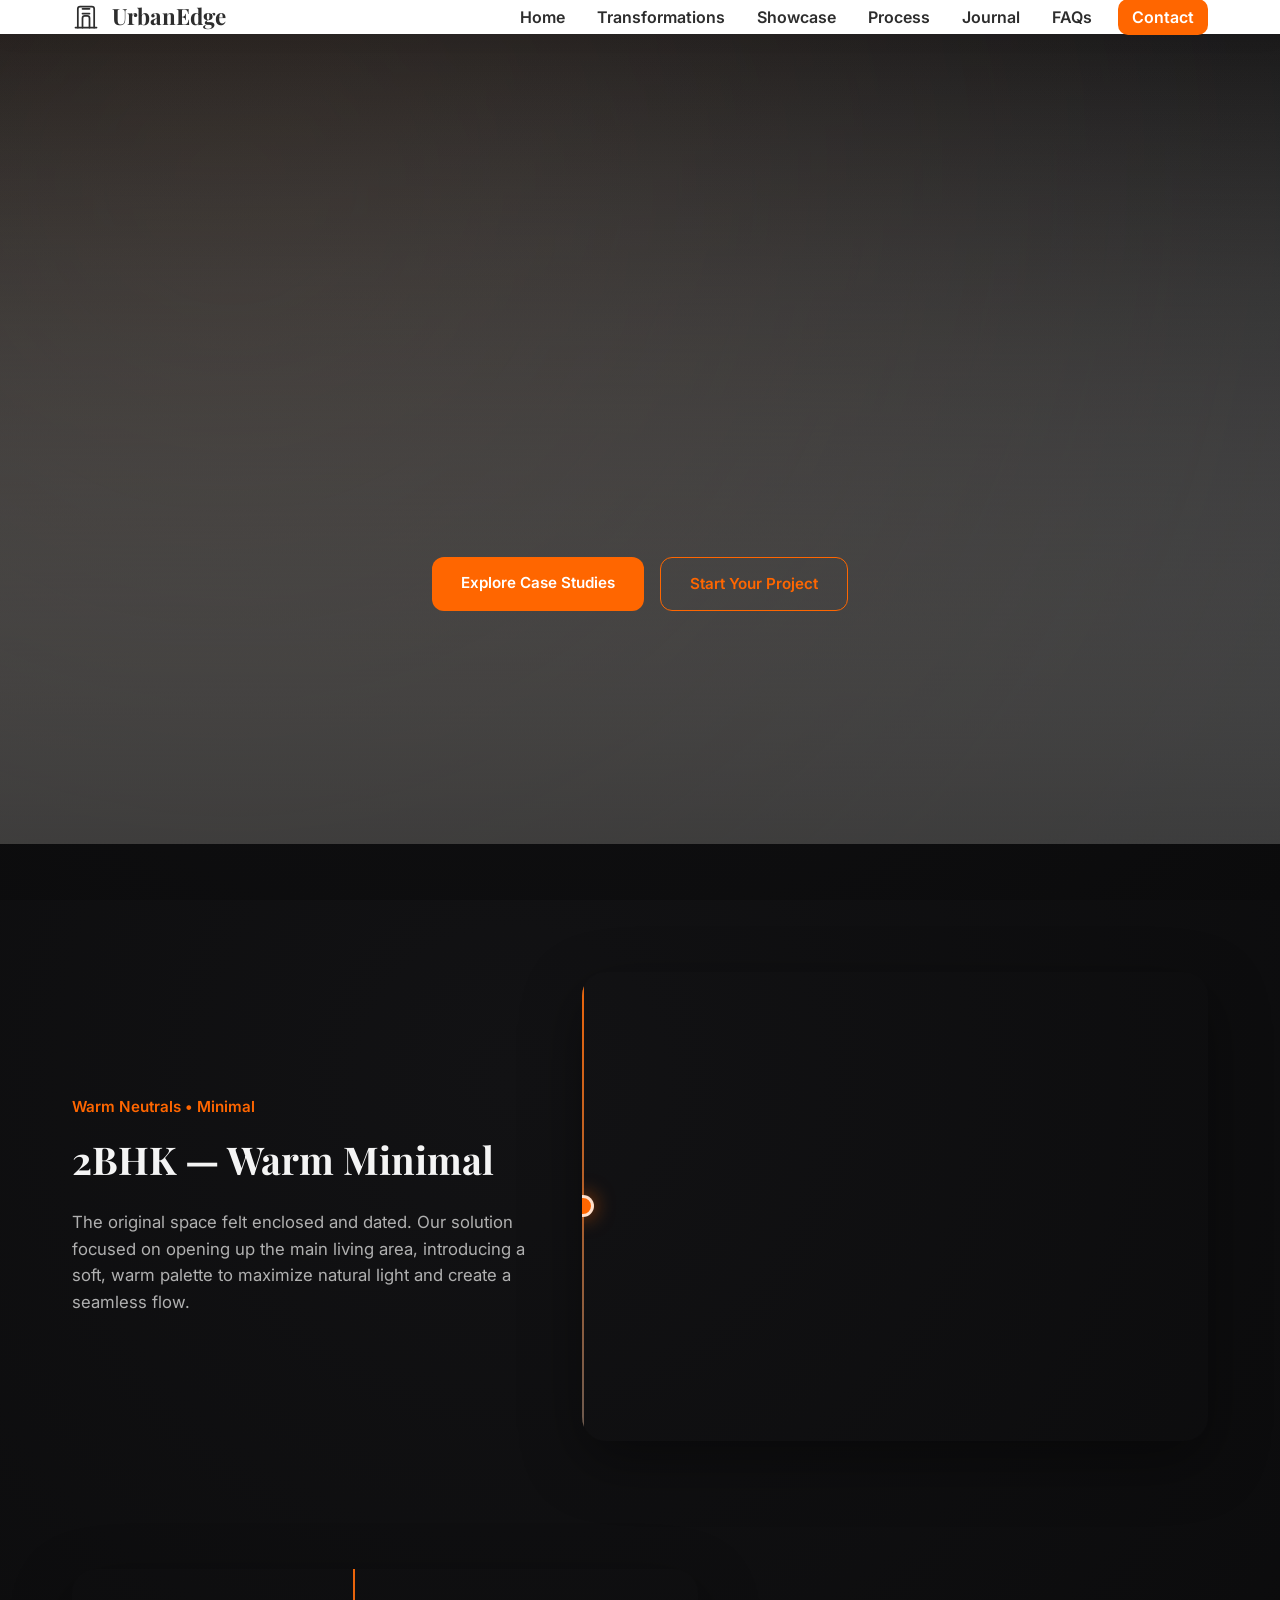
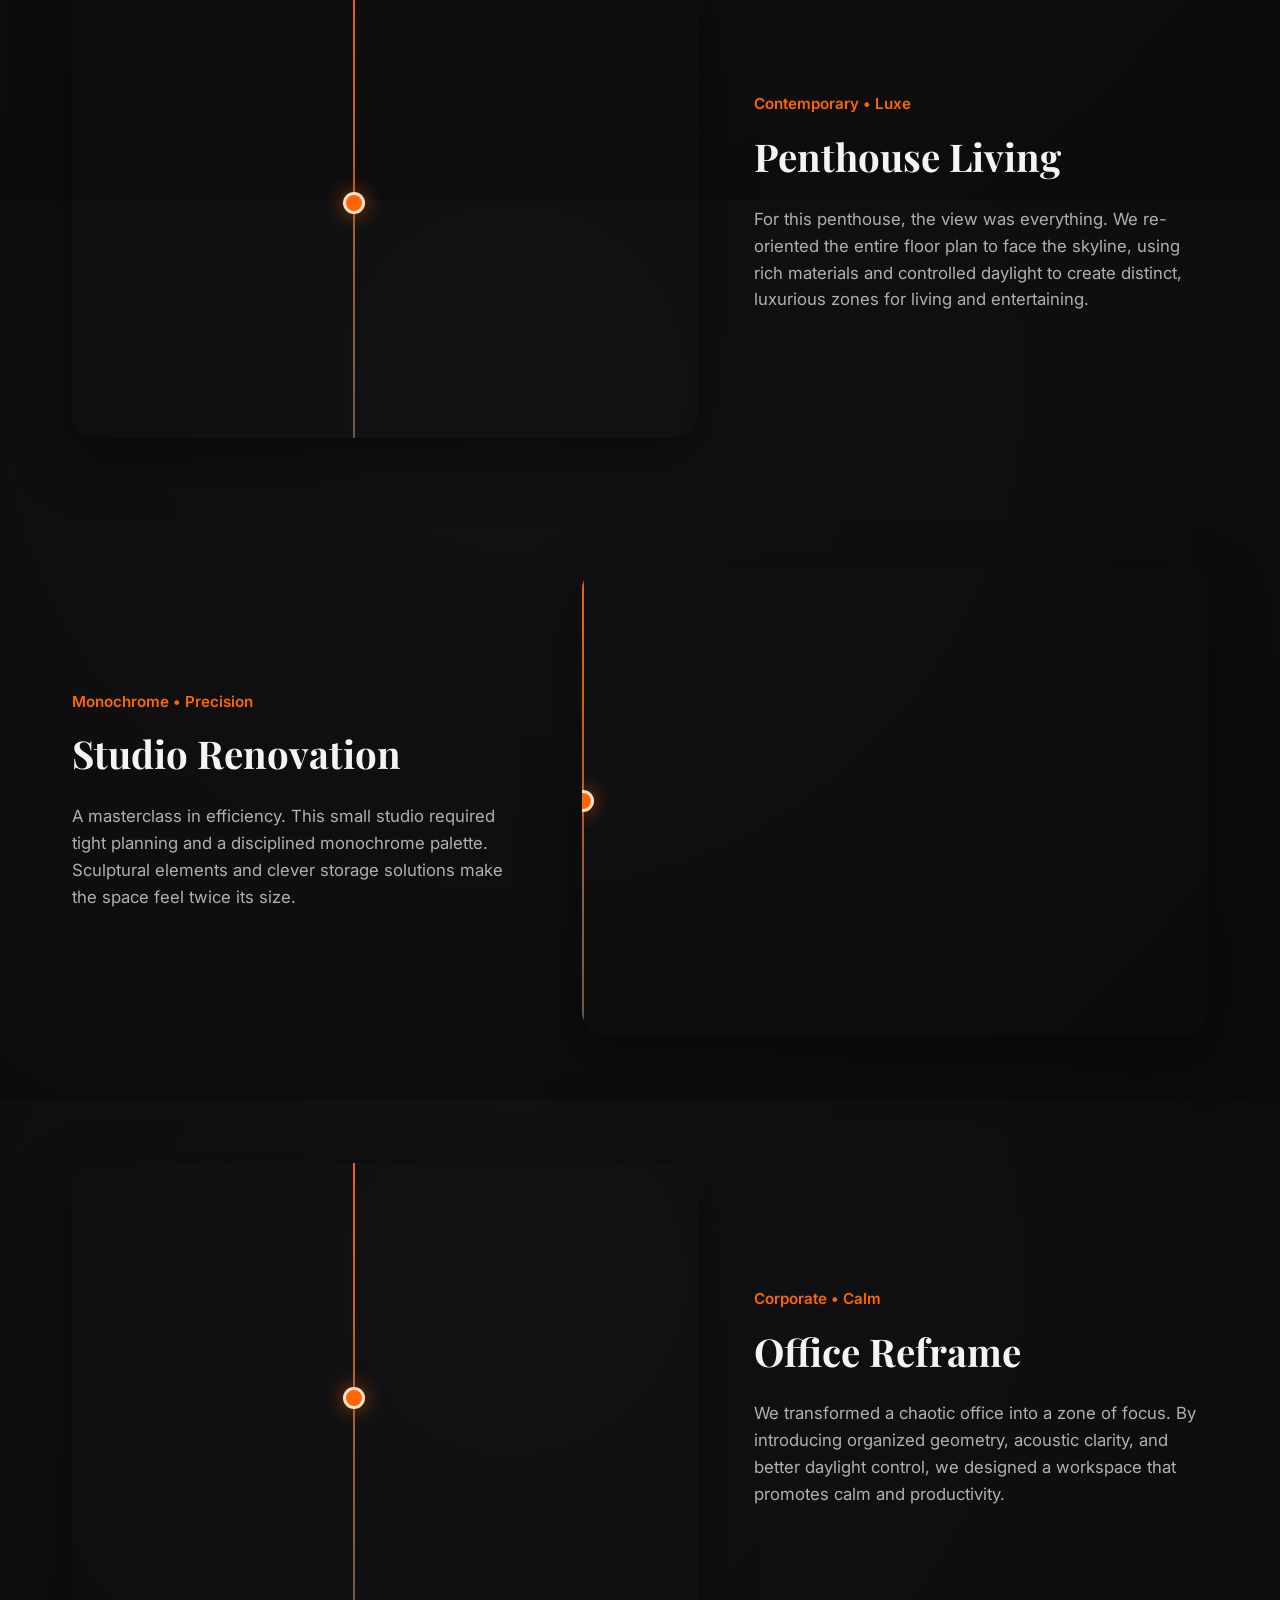
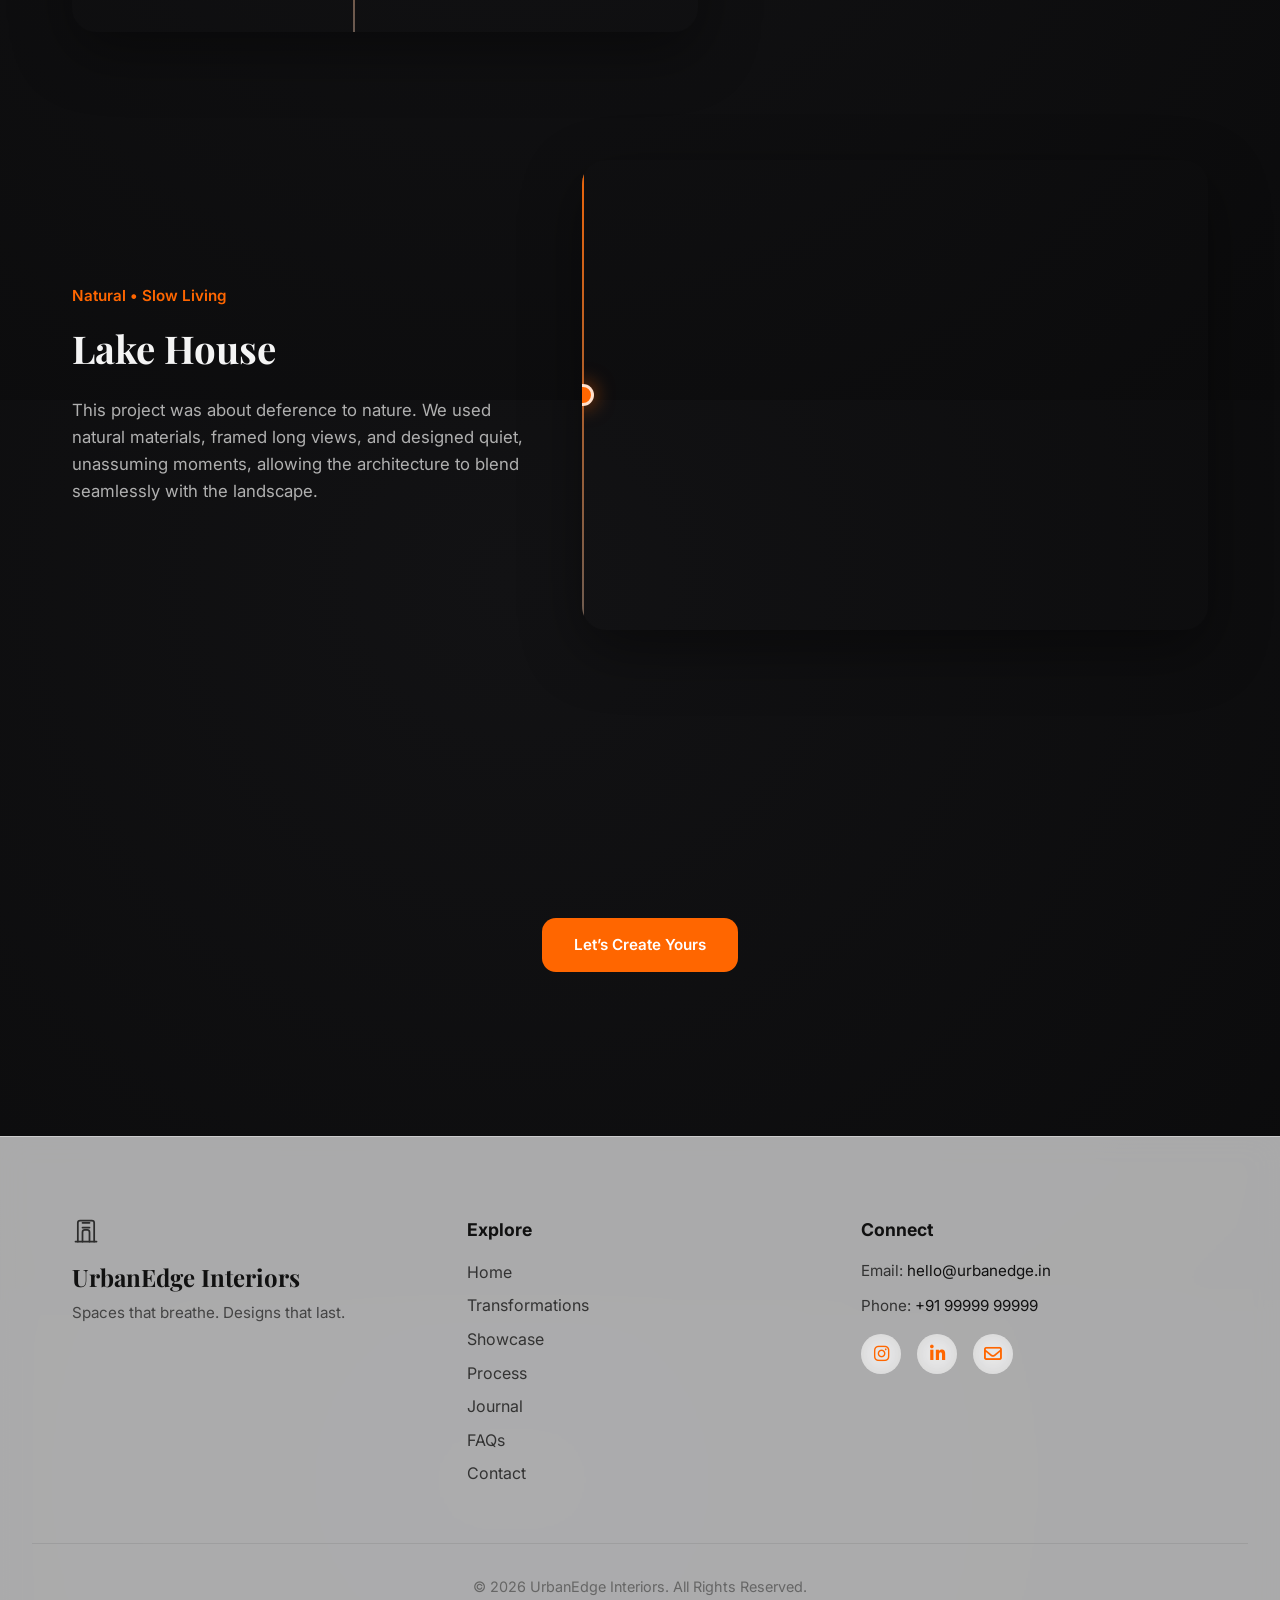
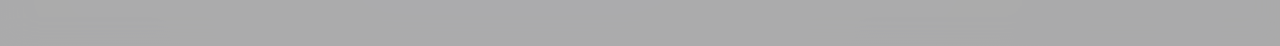
==== transformation.html @ b5166d09 "Initial Project Upload" ====
<!doctype html>
<html lang="en">
<head>
  <meta charset="utf-8" />
  <meta name="viewport" content="width=device-width,initial-scale=1" />
  <title>Transformations — UrbanEdge Interiors</title>

  <!-- Global styles -->
  <link rel="stylesheet" href="css/style.css" />
  <!-- Page styles (replaceable) -->
  <link rel="stylesheet" href="css/transformation.css" />
  <link rel="stylesheet" href="css/footer.css" />

  <!-- Fonts & icons -->
  <link href="https://fonts.googleapis.com/css2?family=Inter:wght@300;400;600;700&family=Playfair+Display:wght@600;700&display=swap" rel="stylesheet">
  <link rel="stylesheet" href="https://cdnjs.cloudflare.com/ajax/libs/font-awesome/6.5.0/css/all.min.css">

  <meta name="description" content="Transformations — before and afters of our most cinematic interior projects." />
</head>
<body>
  <!-- Header (consistent) -->
  <header class="site-header" role="banner">
    <div class="container nav-inner">
      <a class="brand" href="index.html" aria-label="UrbanEdge Home">
        <svg class="logo-svg" viewBox="0 0 24 24" fill="none" xmlns="http://www.w3.org/2000/svg" aria-hidden="true">
          <path d="M3 21h18" stroke="currentColor" stroke-width="1.5" stroke-linecap="round" stroke-linejoin="round"/>
          <path d="M5 21V5a2 2 0 0 1 2-2h10a2 2 0 0 1 2 2v16" stroke="currentColor" stroke-width="1.5" stroke-linecap="round" stroke-linejoin="round"/>
          <path d="M9 21v-8a2 2 0 0 1 2-2h2a2 2 0 0 1 2 2v8" stroke="currentColor" stroke-width="1.5" stroke-linecap="round" stroke-linejoin="round"/>
          <path d="M9 9h6" stroke="currentColor" stroke-width="1.5" stroke-linecap="round" stroke-linejoin="round"/>
          <path d="M9 5h6" stroke="currentColor" stroke-width="1.5" stroke-linecap="round" stroke-linejoin="round"/>
        </svg>
        <span class="brand-text">UrbanEdge</span>
      </a>

      <nav class="nav" aria-label="Main navigation">
        <ul class="nav-list">
          <li><a href="index.html" class="nav-link">Home</a></li>
          <li><a href="transformations.html" class="nav-link active">Transformations</a></li>
          <li><a href="showcase.html" class="nav-link">Showcase</a></li>
          <li><a href="process.html" class="nav-link">Process</a></li>
          <li><a href="journal.html" class="nav-link">Journal</a></li>
          <li><a href="faqs.html" class="nav-link">FAQs</a></li>
          <li><a href="contact.html" class="nav-link cta">Contact</a></li>
        </ul>
      </nav>
    </div>
  </header>

  <!-- HERO — (Unchanged) -->
  <section class="hero dark-hero" id="transform-hero" aria-labelledby="transform-hero-title">
    <div class="hero-bg" data-src="https://images.unsplash.com/photo-1542314831-068cd1dbfeeb?q=80&w=2048&auto=format&fit=crop&ixlib=rb-4.0.3&s=placeholder-dark"></div>
    <div class="hero-overlay">
      <div class="hero-light"></div>
      <div class="hero-glow"></div>
    </div>
    <div class="hero-inner container">
      <h1 id="transform-hero-title" class="hero-title">Transformation — redefined.</h1>
      <p class="hero-sub">We reveal the structure beneath the surface. Every project is a study in light, texture and proportion.</p>
      <div class="hero-ctas">
        <a class="cta-btn" href="showcase.html">Explore Case Studies</a>
        <a class="cta-ghost" href="contact.html">Start Your Project</a>
      </div>
    </div>
  </section>

  <!-- NEW "EDITORIAL STORY" LAYOUT -->
  <main>
    <section class="transform-stories">
      <div class="container">

        <!-- Story 1 -->
        <article class="story-row fade-up" id="t-01">
          <div class="story-content">
            <span class="story-tags" data-key="t01-tags">Warm Neutrals • Minimal</span>
            <h2 class="story-title" data-key="t01-title">2BHK — Warm Minimal</h2>
            <p class="story-description" data-key="t01-desc">
              The original space felt enclosed and dated. Our solution focused on opening up the main living area, introducing a soft, warm palette to maximize natural light and create a seamless flow.
            </p>
          </div>
          <div class="story-slider">
            <div class="before-after" data-before="https://images.unsplash.com/photo-1499696709890-1a4f2f77b2f3?q=80&w=2000&auto=format&fit=crop&ixlib=rb-4.0.3&s=before1" data-after="https://images.unsplash.com/photo-1507089947368-19c1da9775ae?q=80&w=2000&auto=format&fit=crop&ixlib=rb-4.0.3&s=after1" role="group" aria-label="Before and after for 2BHK Warm Minimal">
              <div class="ba-image before" aria-hidden="true"></div>
              <div class="ba-image after" aria-hidden="true"></div>
              <div class="ba-handle" role="slider" aria-valuemin="0" aria-valuemax="100" aria-valuenow="50" tabindex="0" aria-label="Before after handle">
                <div class="handle-line"></div>
                <div class="handle-dot"></div>
              </div>
            </div>
          </div>
        </article>

        <!-- Story 2 (Reversed Layout) -->
        <article class="story-row is-reversed fade-up" id="t-02">
          <div class="story-content">
            <span class="story-tags" data-key="t02-tags">Contemporary • Luxe</span>
            <h2 class="story-title" data-key="t02-title">Penthouse Living</h2>
            <p class="story-description" data-key="t02-desc">
              For this penthouse, the view was everything. We re-oriented the entire floor plan to face the skyline, using rich materials and controlled daylight to create distinct, luxurious zones for living and entertaining.
            </p>
          </div>
          <div class="story-slider">
            <div class="before-after" data-before="https://images.unsplash.com/photo-1505691723518-36a1b04a0a97?q=80&w=2000&auto=format&fit=crop&ixlib=rb-4.0.3&s=before2" data-after="https://images.unsplash.com/photo-1505691723518-36a1b04a0a97?q=80&w=2000&auto=format&fit=crop&ixlib=rb-4.0.3&s=after2" role="group" aria-label="Before and after for Penthouse Living">
              <div class="ba-image before" aria-hidden="true"></div>
              <div class="ba-image after" aria-hidden="true"></div>
              <div class="ba-handle" role="slider" aria-valuemin="0" aria-valuemax="100" aria-valuenow="50" tabindex="0" aria-label="Before after handle">
                <div class="handle-line"></div>
                <div class="handle-dot"></div>
              </div>
            </div>
          </div>
        </article>

        <!-- Story 3 -->
        <article class="story-row fade-up" id="t-03">
          <div class="story-content">
            <span class="story-tags" data-key="t03-tags">Monochrome • Precision</span>
            <h2 class="story-title" data-key="t03-title">Studio Renovation</h2>
            <p class="story-description" data-key="t03-desc">
              A masterclass in efficiency. This small studio required tight planning and a disciplined monochrome palette. Sculptural elements and clever storage solutions make the space feel twice its size.
            </p>
          </div>
          <div class="story-slider">
            <div class="before-after" data-before="https://images.unsplash.com/photo-1523217582562-09d0def993a6?q=80&w=2000&auto=format&fit=crop&ixlib=rb-4.0.3&s=before3" data-after="https://images.unsplash.com/photo-1523217582562-09d0def993a6?q=80&w=2000&auto=format&fit=crop&ixlib=rb-4.0.3&s=after3" role="group" aria-label="Before and after for Studio Renovation">
              <div class="ba-image before" aria-hidden="true"></div>
              <div class="ba-image after" aria-hidden="true"></div>
              <div class="ba-handle" role="slider" aria-valuemin="0" aria-valuemax="100" aria-valuenow="50" tabindex="0" aria-label="Before after handle">
                <div class="handle-line"></div>
                <div class="handle-dot"></div>
              </div>
            </div>
          </div>
        </article>

        <!-- Story 4 (Reversed Layout) -->
        <article class="story-row is-reversed fade-up" id="t-04">
          <div class="story-content">
            <span class="story-tags" data-key="t04-tags">Corporate • Calm</span>
            <h2 class="story-title" data-key="t04-title">Office Reframe</h2>
            <p class="story-description" data-key="t04-desc">
              We transformed a chaotic office into a zone of focus. By introducing organized geometry, acoustic clarity, and better daylight control, we designed a workspace that promotes calm and productivity.
            </p>
          </div>
          <div class="story-slider">
            <div class="before-after" data-before="https://images.unsplash.com/photo-1505691723518-36a1b04a0a97?q=80&w=2000&auto=format&fit=crop&ixlib=rb-4.0.3&s=before4" data-after="https://images.unsplash.com/photo-1505691723518-36a1b04a0a97?q=80&w=2000&auto=format&fit=crop&ixlib=rb-4.0.3&s=after4" role="group" aria-label="Before and after for Office Reframe">
              <div class="ba-image before" aria-hidden="true"></div>
              <div class="ba-image after" aria-hidden="true"></div>
              <div class="ba-handle" role="slider" aria-valuemin="0" aria-valuemax="100" aria-valuenow="50" tabindex="0" aria-label="Before after handle">
                <div class="handle-line"></div>
                <div class="handle-dot"></div>
              </div>
            </div>
          </div>
        </article>

        <!-- Story 5 -->
        <article class="story-row fade-up" id="t-05">
          <div class="story-content">
            <span class="story-tags" data-key="t05-tags">Natural • Slow Living</span>
            <h2 class="story-title" data-key="t05-title">Lake House</h2>
            <p class="story-description" data-key="t05-desc">
              This project was about deference to nature. We used natural materials, framed long views, and designed quiet, unassuming moments, allowing the architecture to blend seamlessly with the landscape.
            </p>
          </div>
          <div class="story-slider">
            <div class="before-after" data-before="https://images.unsplash.com/photo-1505691723518-36a1b04a0a97?q=80&w=2000&auto=format&fit=crop&ixlib=rb-4.0.3&s=before5" data-after="https://images.unsplash.com/photo-1505691723518-36a1b04a0a97?q=80&w=2000&auto=format&fit=crop&ixlib=rb-4.0.3&s=after5" role="group" aria-label="Before and after for Lake House">
              <div class="ba-image before" aria-hidden="true"></div>
              <div class="ba-image after" aria-hidden="true"></div>
              <div class="ba-handle" role="slider" aria-valuemin="0" aria-valuemax="100" aria-valuenow="50" tabindex="0" aria-label="Before after handle">
                <div class="handle-line"></div>
                <div class="handle-dot"></div>
              </div>
            </div>
          </div>
        </article>

      </div>
    </section>

    <!-- Final CTA Section -->
    <section class="transforms-cta-section fade-up">
      <div class="container">
        <a class="cta-btn" href="contact.html">Let’s Create Yours</a>
      </div>
    </section>
  </main>

  <!-- FOOTER (Unchanged) -->
  <footer class="site-footer glass-footer" role="contentinfo">
    <div class="footer-inner container">
      <!-- Brand -->
      <div class="footer-brand fade-up">
        <svg class="logo-svg" viewBox="0 0 24 24" fill="none" xmlns="http://www.w3.org/2000/svg" aria-hidden="true">
          <path d="M3 21h18" stroke="currentColor" stroke-width="1.5" stroke-linecap="round" stroke-linejoin="round"/>
          <path d="M5 21V5a2 2 0 0 1 2-2h10a2 2 0 0 1 2 2v16" stroke="currentColor" stroke-width="1.5" stroke-linecap="round" stroke-linejoin="round"/>
          <path d="M9 21v-8a2 2 0 0 1 2-2h2a2 2 0 0 1 2 2v8" stroke="currentColor" stroke-width="1.5" stroke-linecap="round" stroke-linejoin="round"/>
          <path d="M9 9h6" stroke="currentColor" stroke-width="1.5" stroke-linecap="round" stroke-linejoin="round"/>
          <path d="M9 5h6" stroke="currentColor" stroke-width="1.5" stroke-linecap="round" stroke-linejoin="round"/>
        </svg>
        <span class="footer-logo-text">UrbanEdge Interiors</span>
        <p class="footer-tagline">Spaces that breathe. Designs that last.</p>
      </div>
      <!-- Quick Links -->
      <div class="footer-links fade-up">
        <h4>Explore</h4>
        <ul>
          <li><a href="index.html">Home</a></li>
          <li><a href="transformations.html">Transformations</a></li>
          <li><a href="showcase.html">Showcase</a></li>
          <li><a href="process.html">Process</a></li>
          <li><a href="journal.html">Journal</a></li>
          <li><a href="faqs.html">FAQs</a></li>
          <li><a href="contact.html">Contact</a></li>
        </ul>
      </div>
      <!-- Contact -->
      <div class="footer-contact fade-up">
        <h4>Connect</h4>
        <p>Email: <a href="mailto:hello@urbanedge.in">hello@urbanedge.in</a></p>
        <p>Phone: <a href="tel:+919999999999">+91 99999 99999</a></p>
        <div class="footer-social">
          <a href="https://instagram.com" target="_blank" aria-label="Instagram">
            <i class="fa-brands fa-instagram"></i>
          </a>
          <a href="https://linkedin.com" target="_blank" aria-label="LinkedIn">
            <i class="fa-brands fa-linkedin-in"></i>
          </a>
          <a href="mailto:hello@urbanedge.in" aria-label="Email">
            <i class="fa-regular fa-envelope"></i>
          </a>
        </div>
      </div>
    </div>
    <div class="footer-bottom">
      <p>© <span id="yr-full"></span> UrbanEdge Interiors. All Rights Reserved.</p>
    </div>
  </footer>

  <!-- Scripts -->
  <script src="js/main.js" defer></script>
  <script src="js/transformation.js" defer></script>
</body>
</html>
---- css/style.css ----
/* -----------------------------------------
   UrbanEdge — Global Styles (Phase 1 Base)
   ----------------------------------------- */

:root {
  --primary: #D95F43;
  --primary-hover: #C0533B;
  --accent: #ff6600;
  --bg-hero: #F4F4F4;
  --text-dark: #2D2D2D;
  --text-gray: #6B6B6B;
  --bg-base: #FFFFFF;
  --border: #E5E7EB;
  --container: 1200px;
}

/* Reset & Base */
* { box-sizing: border-box; margin: 0; padding: 0; }
html, body { height: 100%; scroll-behavior: smooth; }
body {
  font-family: Inter, system-ui, -apple-system, Segoe UI, Roboto, "Helvetica Neue", Arial;
  background: var(--bg-base);
  color: var(--text-dark);
  -webkit-font-smoothing: antialiased;
  line-height: 1.5;
}

/* Container */
.container {
  width: 100%;
  max-width: var(--container);
  margin: 0 auto;
  padding: 0 24px;
  box-sizing: border-box;
}

/* -----------------------------------------
   HEADER & NAVIGATION
   ----------------------------------------- */
.site-header {
  position: sticky;
  top: 0;
  background: var(--bg-base);
  z-index: 1000;
  box-shadow: 0 6px 20px rgba(15, 23, 42, 0.04);
}
.nav-inner {
  display: flex;
  align-items: center;
  justify-content: space-between;
  padding: 18px 0;
}
.brand {
  display: flex;
  align-items: center;
  gap: 12px;
  text-decoration: none;
  color: var(--text-dark);
}
.logo-svg {
  width: 28px;
  height: 28px;
  color: var(--text-dark);
}
.brand-text {
  font-family: "Playfair Display", serif;
  font-weight: 700;
  font-size: 1.4rem;
}
.nav-list {
  list-style: none;
  display: flex;
  gap: 20px;
}
.nav-link {
  color: var(--text-dark);
  text-decoration: none;
  font-weight: 600;
  padding: 8px 6px;
  border-radius: 6px;
  transition: color .18s, transform .12s;
}
.nav-link:hover { color: var(--accent); transform: translateY(-2px); }
.nav-link.active { color: var(--accent); font-weight: 600; }
.nav-link.active::after {
  content: "";
  display: block;
  height: 2px;
  width: 100%;
  background: var(--accent);
}
.nav-link.cta {
  background: var(--accent);
  color: #fff;
  padding: 8px 14px;
  border-radius: 10px;
}

/* -----------------------------------------
   HERO / GENERAL LAYOUT
   ----------------------------------------- */
.hero {
  min-height: 78vh;
  display: flex;
  align-items: center;
  justify-content: center;
  padding: 64px 0;
  background: linear-gradient(180deg, transparent 0%, rgba(244,244,244,0.6) 100%);
}
.hero-title {
  font-family: "Playfair Display", serif;
  font-size: 2.8rem;
  margin-bottom: 12px;
}
.hero-sub {
  color: var(--text-gray);
  max-width: 56ch;
  margin-bottom: 22px;
}

/* -----------------------------------------
   BUTTONS & LINKS
   ----------------------------------------- */
.btn {
  display: inline-block;
  border-radius: 10px;
  font-weight: 700;
  text-decoration: none;
  padding: 12px 20px;
  transition: all .18s;
}
.btn-primary {
  background: var(--accent);
  color: #fff;
}
.btn-primary:hover {
  background: #e65c00;
  box-shadow: 0 14px 36px rgba(255,102,0,0.16);
  transform: translateY(-4px);
}

/* -----------------------------------------
   PANEL TITLES / SECTIONS
   ----------------------------------------- */
.panel-title {
  font-family: "Playfair Display", serif;
  color: var(--primary);
  text-align: center;
  font-size: 1.4rem;
  margin-bottom: 8px;
}
.panel-lead {
  color: var(--text-gray);
  text-align: center;
  max-width: 780px;
  margin: 0 auto 18px;
}

/* -----------------------------------------
   FOOTER
   ----------------------------------------- */
.site-footer {
  padding: 36px 0;
  border-top: 1px solid var(--border);
  margin-top: 36px;
}
.footer-grid {
  display: flex;
  justify-content: space-between;
  gap: 18px;
}
.fineprint { text-align: center; color: var(--text-gray); margin-top: 18px; }

/* -----------------------------------------
   GLOBAL FADE-UP ANIMATIONS
   ----------------------------------------- */
.fade-up {
  opacity: 0;
  transform: translateY(40px);
  transition: opacity 1s cubic-bezier(.22,1,.36,1), transform 1s cubic-bezier(.22,1,.36,1);
}
.fade-up.visible { opacity: 1; transform: translateY(0); }

/* -----------------------------------------
   RESPONSIVE
   ----------------------------------------- */
@media (max-width: 700px) {
  .hero-title { font-size: 2rem; }
  .hero-sub { font-size: 1rem; }
  .footer-grid { flex-direction: column; text-align: center; }
}
---- css/transformation.css ----
/* ----------------------------------------------------------
   transformation.css — NEW Editorial Story Layout
   ---------------------------------------------------------- */

/* ---------- GLOBAL BASE (Unchanged) ---------- */
body {
  background: radial-gradient(circle at 40% 20%, #121214, #0b0b0c);
  color: #f4f4f4;
  font-family: "Inter", sans-serif;
  overflow-x: hidden;
  scroll-behavior: smooth;
}

.container {
  max-width: 1200px;
  margin: 0 auto;
  padding: 0 2rem;
}

/* ---------- HERO (Unchanged) ---------- */
.dark-hero {
  position: relative;
  height: 90vh; /* Reduced from 100vh to show scroll hint */
  min-height: 600px;
  overflow: hidden;
  color: #fff;
  display: flex;
  align-items: center;
  justify-content: center;
  text-align: center;
}

.hero-bg {
  position: absolute;
  top: 0;
  left: 0;
  width: 100%;
  height: 100%;
  background-size: cover;
  background-position: center;
  transform: scale(1.1);
  filter: brightness(0.5) contrast(1.2);
  transition: transform 1.2s cubic-bezier(.22,1,.36,1);
}

.dark-hero.visible .hero-bg {
  transform: scale(1);
}

.hero-overlay {
  position: absolute;
  inset: 0;
  pointer-events: none;
  overflow: hidden;
}

.hero-light {
  position: absolute;
  top: -30%;
  left: -30%;
  width: 160%;
  height: 160%;
  background: radial-gradient(circle at 30% 30%, rgba(255,165,90,0.25), transparent 70%);
  filter: blur(90px);
  opacity: 0.3;
  animation: moveLight 12s ease-in-out infinite alternate;
}

@keyframes moveLight {
  0% { transform: translate(0,0); opacity: .2; }
  100% { transform: translate(5%, -5%); opacity: .4; }
}

.hero-glow {
  position: absolute;
  inset: 0;
  background: linear-gradient(to bottom, rgba(255,255,255,0.05), rgba(0,0,0,0.6));
}

.hero-inner {
  position: relative;
  z-index: 2;
  max-width: 780px;
  padding: 0 2rem;
}

.hero-title {
  font-family: "Playfair Display", serif;
  font-size: clamp(2.5rem, 5vw, 4rem);
  font-weight: 700;
  margin-bottom: 1rem;
  letter-spacing: -0.02em;
  opacity: 0;
  transform: translateY(20px);
  transition: all 1.2s cubic-bezier(.22,1,.36,1);
}

.dark-hero.visible .hero-title {
  opacity: 1;
  transform: translateY(0);
}

.hero-sub {
  font-size: clamp(1rem, 1.2vw, 1.1rem);
  color: #b0b0b0;
  margin-bottom: 2.2rem;
  opacity: 0;
  transform: translateY(20px);
  transition: all 1.2s cubic-bezier(.22,1,.36,1) .15s;
}

.dark-hero.visible .hero-sub {
  opacity: 1;
  transform: translateY(0);
}

.hero-ctas {
  display: flex;
  gap: 1rem;
  justify-content: center;
}

.cta-btn, .cta-ghost {
  display: inline-block;
  border-radius: 12px;
  padding: 0.9rem 1.8rem;
  font-weight: 600;
  text-decoration: none;
  font-size: 0.95rem;
  transition: all .3s ease;
}

.cta-btn {
  background: #ff6600;
  color: #fff;
}
.cta-btn:hover { background: #ff7c1a; transform: translateY(-2px); }

.cta-ghost {
  border: 1px solid #ff6600;
  color: #ff6600;
}
.cta-ghost:hover {
  background: #ff6600;
  color: #fff;
  transform: translateY(-2px);
}


/* ---------- NEW EDITORIAL STORY LAYOUT ---------- */
.transform-stories {
  padding: 8rem 0 6rem;
}

.story-row {
  display: grid;
  grid-template-columns: 40% 1fr; /* 40% for text, rest for slider */
  gap: 3.5rem;
  align-items: center;
  margin-bottom: 8rem;
}

/* Reversed layout modifier */
.story-row.is-reversed {
  grid-template-columns: 1fr 40%;
}

.story-row.is-reversed .story-content {
  order: 2;
}
.story-row.is-reversed .story-slider {
  order: 1;
}

/* Story text content */
.story-content {
  color: #b0b0b0;
}

.story-tags {
  display: block;
  font-size: 0.95rem;
  font-weight: 600;
  color: #ff6600;
  margin-bottom: 0.75rem;
}

.story-title {
  font-family: "Playfair Display", serif;
  font-size: clamp(1.8rem, 3vw, 2.5rem);
  font-weight: 700;
  color: #f4f4f4;
  margin-bottom: 1.25rem;
}

.story-description {
  font-size: 1.05rem;
  line-height: 1.6;
}

/* Story slider component */
.story-slider {
  border-radius: 24px;
  overflow: hidden;
  box-shadow: 0 20px 60px rgba(0,0,0,0.4);
}


/* ---------- DRAMATIC SLIDE-IN ANIMATION ---------- */

/*
  The global `main.js` adds the `.visible` class to `.fade-up`
  We use this to trigger animations on the children.
*/

.story-row .story-content {
  opacity: 0;
  transform: translateX(-40px);
  transition: all 1s cubic-bezier(.22,1,.36,1) .1s;
}

.story-row .story-slider {
  opacity: 0;
  transform: translateX(40px);
  transition: all 1s cubic-bezier(.22,1,.36,1);
}

/* Reversed layout animations */
.story-row.is-reversed .story-content {
  transform: translateX(40px);
}

.story-row.is-reversed .story-slider {
  transform: translateX(-40px);
}

/* State when visible */
.story-row.fade-up.visible .story-content,
.story-row.fade-up.visible .story-slider {
  opacity: 1;
  transform: translateX(0);
}


/* ---------- BEFORE/AFTER SLIDER (Unchanged) ---------- */
.before-after {
  position: relative;
  width: 100%;
  /* Height is now fluid, based on aspect ratio */
  aspect-ratio: 4 / 3; 
  overflow: hidden;
}

.ba-image {
  position: absolute;
  top: 0; left: 0;
  width: 100%; height: 100%;
  background-size: cover;
  background-position: center;
}

.ba-image.before { filter: brightness(0.7); z-index: 1; }
.ba-image.after  { z-index: 2; clip-path: inset(0 50% 0 0); }

.ba-handle {
  position: absolute;
  top: 0;
  left: 50%;
  width: 2px;
  height: 100%;
  background: rgba(255,255,255,0.3);
  cursor: ew-resize;
  z-index: 5;
  transition: background .2s ease;
}
.ba-handle:hover { background: rgba(255,255,255,0.5); }

.handle-line {
  position: absolute;
  top: 0; bottom: 0; left: 50%;
  width: 2px;
  background: linear-gradient(to bottom, rgba(255,102,0,0.9), rgba(255,102,0,0.1));
  transform: translateX(-50%);
}

.handle-dot {
  position: absolute;
  top: 50%;
  left: 50%;
  width: 22px;
  height: 22px;
  border-radius: 50%;
  background: #ff6600;
  border: 3px solid rgba(255,255,255,0.8);
  transform: translate(-50%, -50%);
  box-shadow: 0 0 20px rgba(255,102,0,0.6);
}

/* Removed ba-caption as text is now in .story-content */


/* ---------- FINAL CTA (Unchanged) ---------- */
.transforms-cta-section {
  text-align: center;
  padding: 4rem 0 8rem;
}
.transforms-cta-section .cta-btn {
  background: #ff6600;
  color: #fff;
  padding: 1rem 2rem;
  border-radius: 14px;
  font-weight: 600;
  transition: all .3s ease;
}
.transforms-cta-section .cta-btn:hover {
  background: #ff7c1a;
  transform: translateY(-3px);
}


/* ---------- RESPONSIVE ---------- */
@media (max-width: 900px) {
  .story-row,
  .story-row.is-reversed {
    grid-template-columns: 1fr; /* Stack into a single column */
    gap: 2rem;
  }

  .story-row.is-reversed .story-content {
    order: 1; /* Reset order for mobile */
  }
  .story-row.is-reversed .story-slider {
    order: 2; /* Reset order for mobile */
  }

  .story-title {
    font-size: 1.8rem;
  }

  /* On mobile, all animations just fade up */
  .story-row .story-content,
  .story-row .story-slider,
  .story-row.is-reversed .story-content,
  .story-row.is-reversed .story-slider {
    transform: translateY(30px);
  }
}

@media (max-width: 600px) {
  .dark-hero { height: 90vh; }
  .hero-title { font-size: 2rem; }
  .hero-sub { font-size: .95rem; }
  
  .transform-stories {
    padding: 4rem 0 2rem;
  }
  .story-row {
    margin-bottom: 4rem;
  }

  .handle-dot { width: 18px; height: 18px; }
}
---- css/footer.css ----
/* ----------------------------------------------------------
   footer.css — Glass Footer for UrbanEdge
   ---------------------------------------------------------- */

.glass-footer {
  position: relative;
  background: rgba(255, 255, 255, 0.65);
  backdrop-filter: blur(16px) saturate(180%);
  -webkit-backdrop-filter: blur(16px) saturate(180%);
  border-top: 1px solid rgba(255, 255, 255, 0.4);
  color: #111;
  padding: 5rem 2rem 3rem;
  overflow: hidden;
  transition: background 0.5s ease;
}

.footer-inner {
  display: grid;
  grid-template-columns: repeat(auto-fit, minmax(260px, 1fr));
  gap: 3rem;
  align-items: start;
  max-width: 1200px;
  margin: 0 auto;
}

.footer-brand {
  text-align: left;
}

.footer-logo-text {
  display: block;
  font-family: "Playfair Display", serif;
  font-size: 1.5rem;
  font-weight: 700;
  margin-top: 0.5rem;
}

.footer-tagline {
  font-family: "Inter", sans-serif;
  font-size: 0.95rem;
  color: #444;
  margin-top: 0.4rem;
}

.footer-links h4,
.footer-contact h4 {
  font-family: "Inter", sans-serif;
  font-size: 1.1rem;
  font-weight: 700;
  margin-bottom: 1rem;
}

.footer-links ul {
  list-style: none;
  padding: 0;
}

.footer-links li {
  margin-bottom: 0.6rem;
}

.footer-links a {
  font-family: "Inter", sans-serif;
  text-decoration: none;
  color: #333;
  position: relative;
  transition: color 0.3s ease;
}

.footer-links a::after {
  content: "";
  position: absolute;
  left: 0;
  bottom: -2px;
  width: 100%;
  height: 1px;
  background: #ff6600;
  transform: scaleX(0);
  transform-origin: left;
  transition: transform 0.4s cubic-bezier(.22,1,.36,1);
}

.footer-links a:hover {
  color: #ff6600;
}

.footer-links a:hover::after {
  transform: scaleX(1);
}

/* Contact */
.footer-contact p {
  font-family: "Inter", sans-serif;
  font-size: 0.95rem;
  color: #333;
  margin-bottom: 0.8rem;
}

.footer-contact a {
  color: #111;
  text-decoration: none;
  transition: color 0.3s ease;
}

.footer-contact a:hover {
  color: #ff6600;
}

/* Social Icons */
.footer-social {
  display: flex;
  gap: 1rem;
  margin-top: 1rem;
}

.footer-social a {
  background: rgba(255, 255, 255, 0.4);
  backdrop-filter: blur(12px);
  -webkit-backdrop-filter: blur(12px);
  border-radius: 50%;
  width: 40px;
  height: 40px;
  display: inline-flex;
  align-items: center;
  justify-content: center;
  color: #ff6600;
  font-size: 1.1rem;
  transition: transform 0.3s ease, box-shadow 0.3s ease;
}

.footer-social a:hover {
  transform: translateY(-3px);
  box-shadow: 0 8px 16px rgba(255, 102, 0, 0.2);
}

/* Bottom Line */
.footer-bottom {
  border-top: 1px solid rgba(0,0,0,0.08);
  margin-top: 3rem;
  padding-top: 2rem;
  text-align: center;
  font-family: "Inter", sans-serif;
  font-size: 0.9rem;
  color: #666;
}

/* Animations */
.fade-up {
  opacity: 0;
  transform: translateY(20px);
  transition: all 1s cubic-bezier(.22,1,.36,1);
}

.fade-up.visible {
  opacity: 1;
  transform: translateY(0);
}

/* Responsive */
@media (max-width: 700px) {
  .footer-inner {
    grid-template-columns: 1fr;
    text-align: center;
  }

  .footer-social {
    justify-content: center;
  }
}
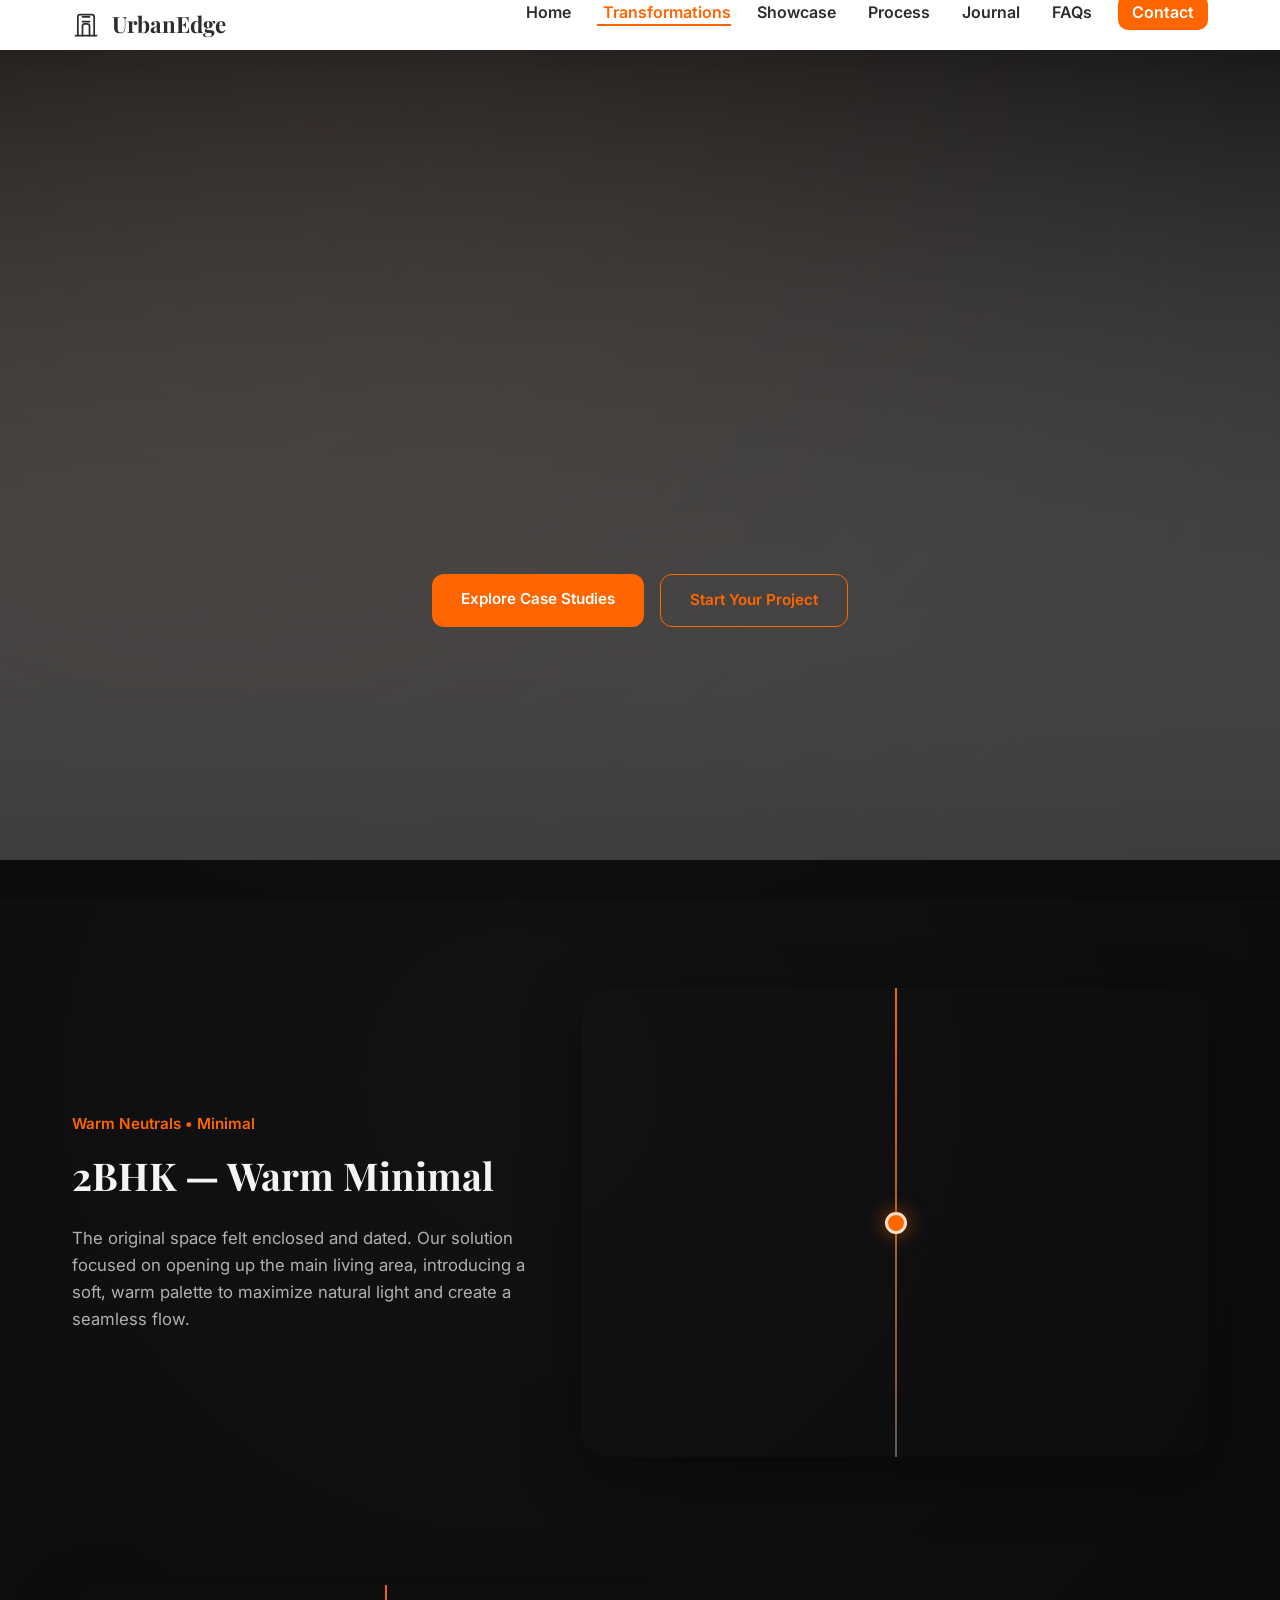
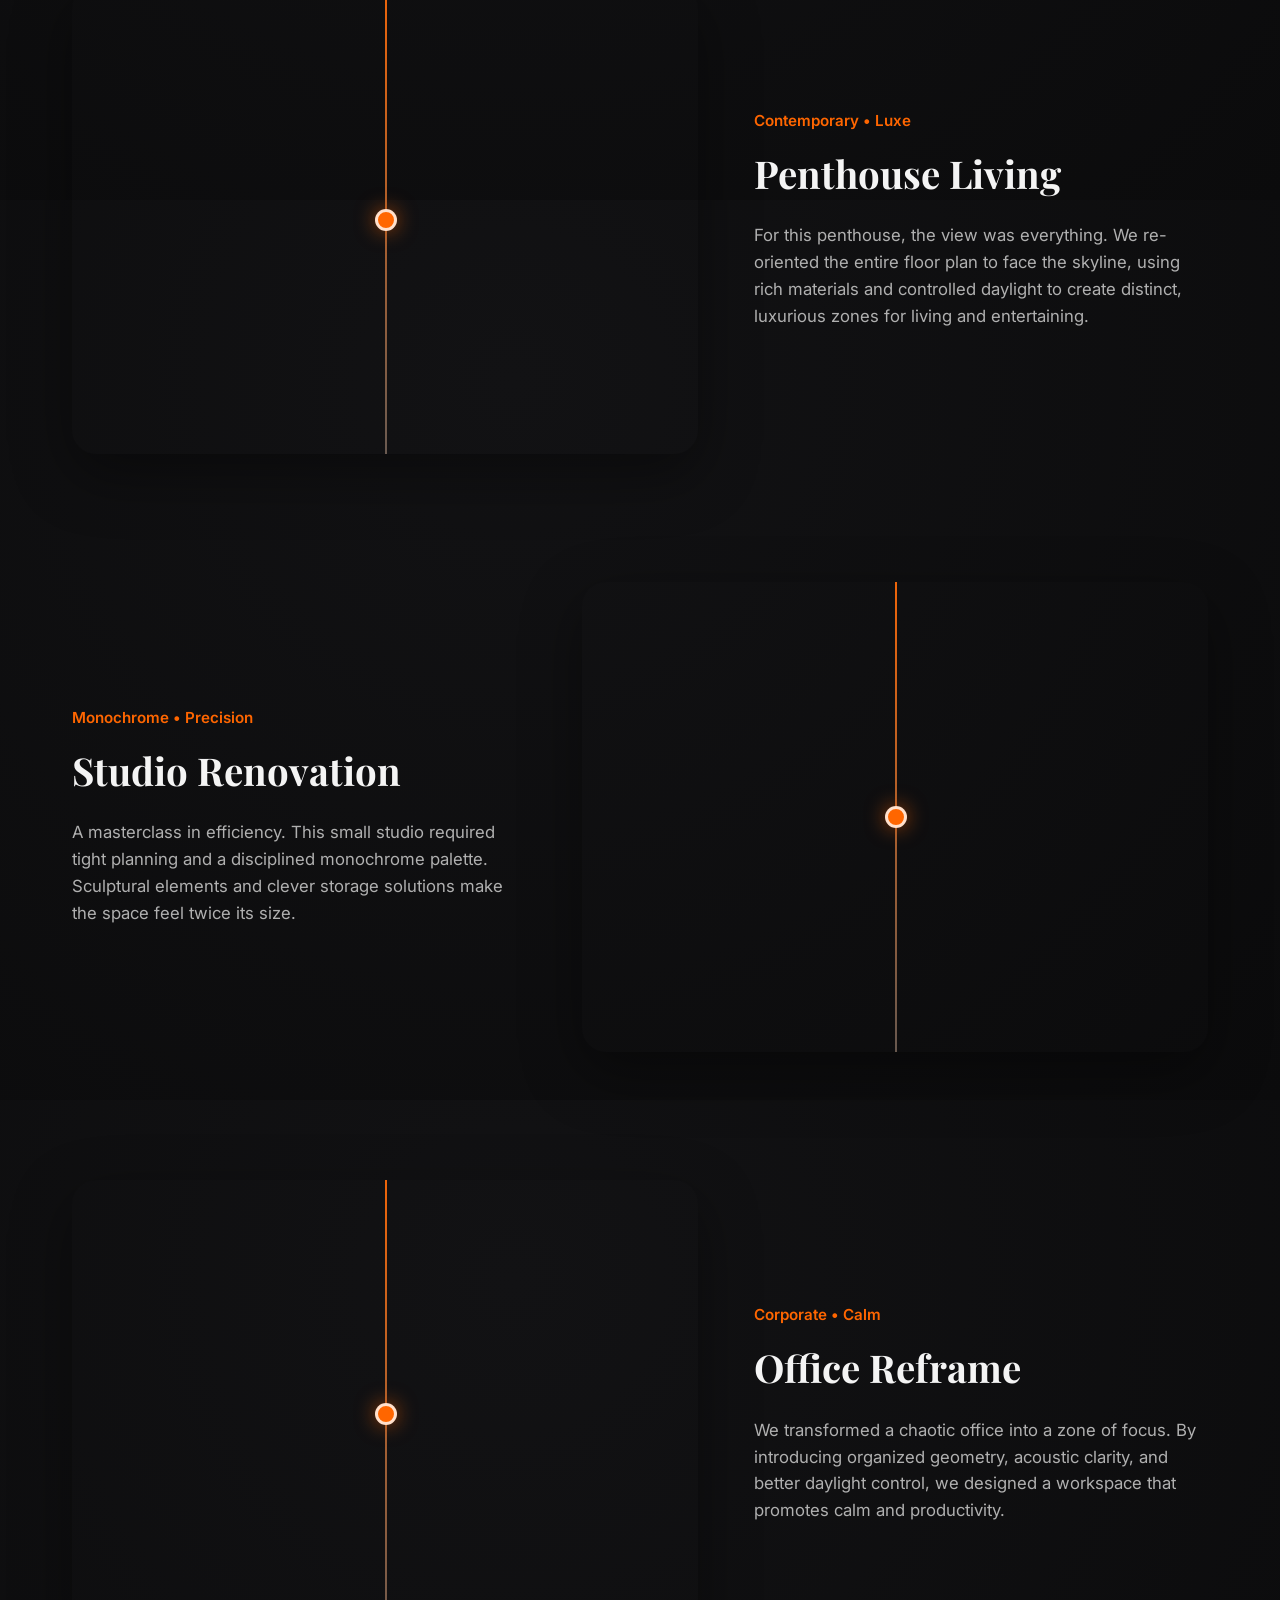
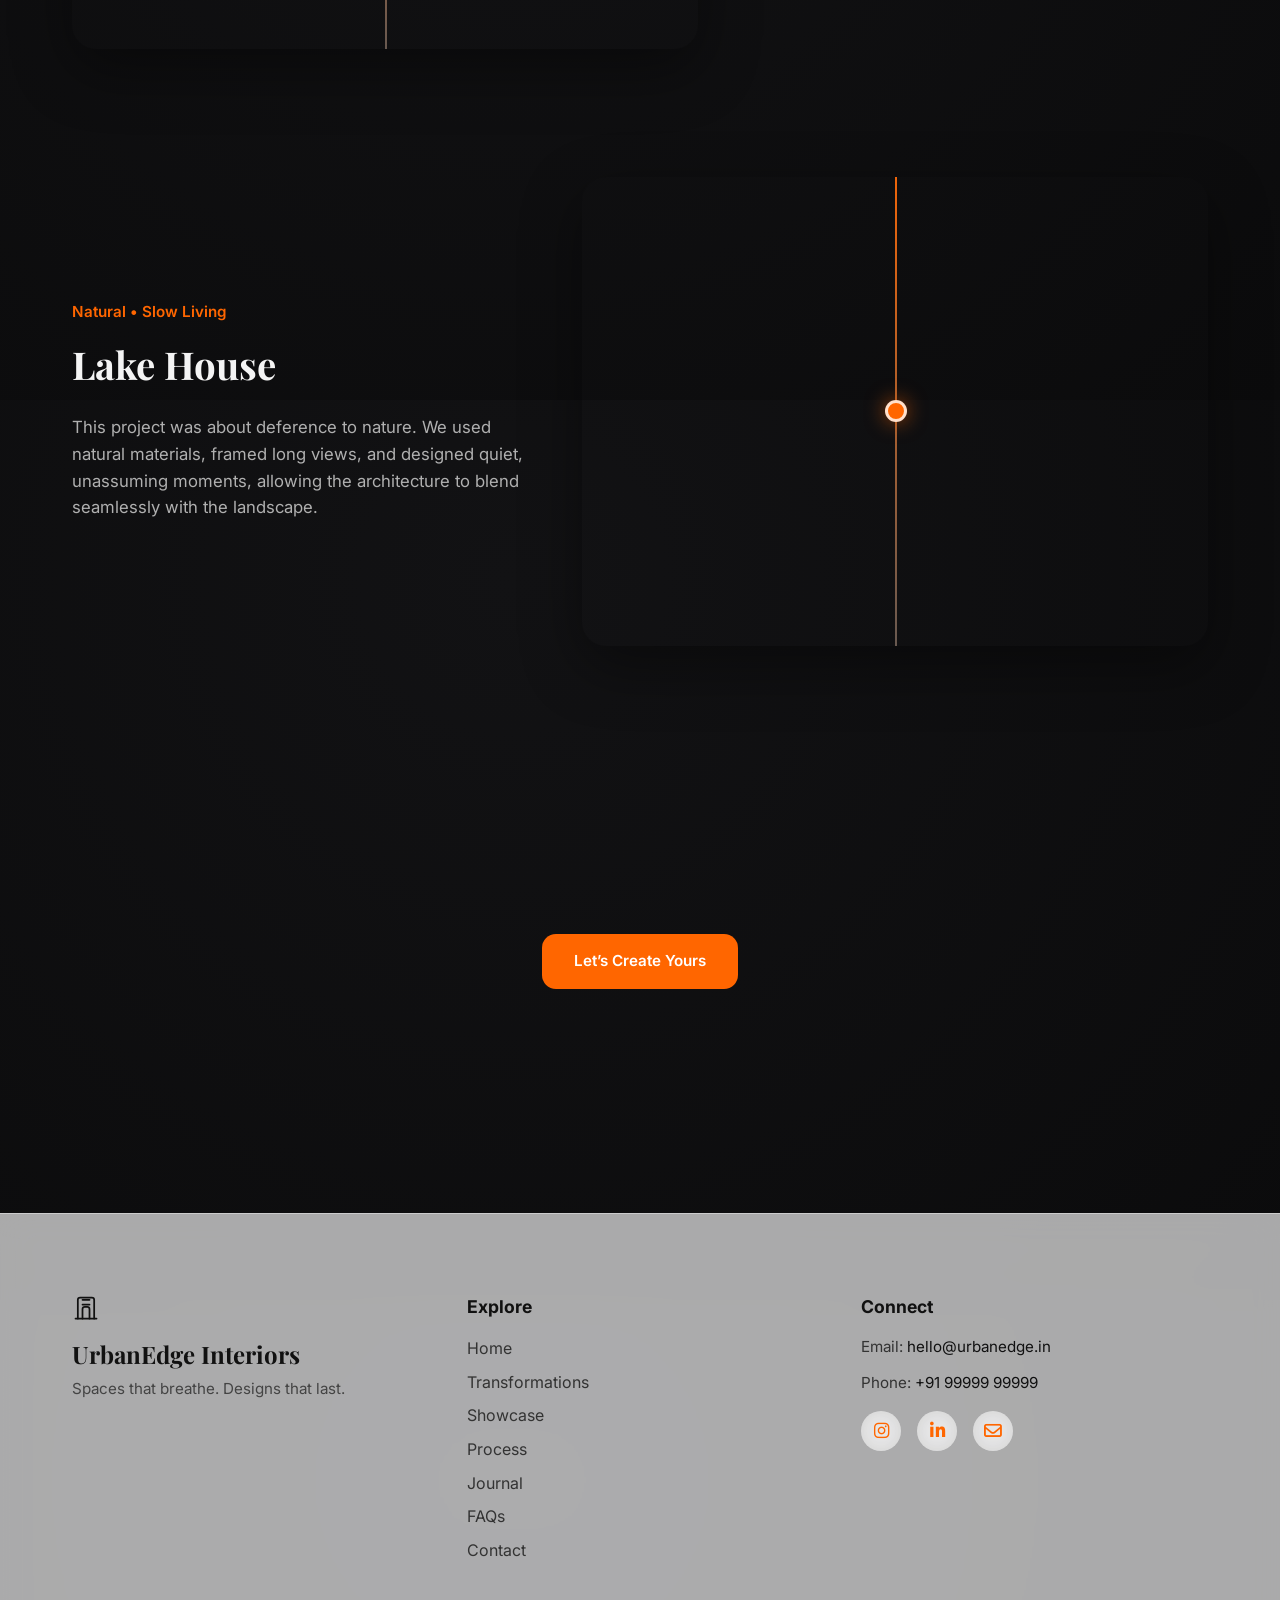
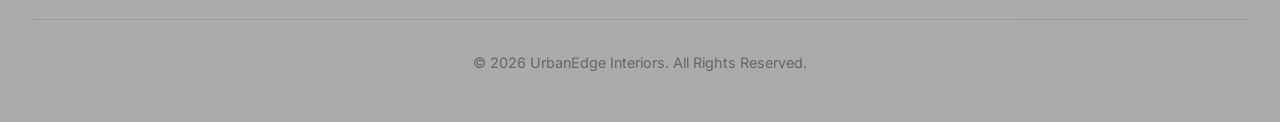
==== commit 7c1247ef: "Update transformation.html" ====
--- a/transformation.html
+++ b/transformation.html
@@ -35,7 +35,7 @@
       <nav class="nav" aria-label="Main navigation">
         <ul class="nav-list">
           <li><a href="index.html" class="nav-link">Home</a></li>
-          <li><a href="transformations.html" class="nav-link active">Transformations</a></li>
+          <li><a href="transformation.html" class="nav-link active">Transformations</a></li>
           <li><a href="showcase.html" class="nav-link">Showcase</a></li>
           <li><a href="process.html" class="nav-link">Process</a></li>
           <li><a href="journal.html" class="nav-link">Journal</a></li>
@@ -204,7 +204,7 @@
         <h4>Explore</h4>
         <ul>
           <li><a href="index.html">Home</a></li>
-          <li><a href="transformations.html">Transformations</a></li>
+          <li><a href="transformation.html">Transformations</a></li>
           <li><a href="showcase.html">Showcase</a></li>
           <li><a href="process.html">Process</a></li>
           <li><a href="journal.html">Journal</a></li>
--- a/css/footer.css
+++ b/css/footer.css
@@ -1,17 +1,20 @@
 /* ----------------------------------------------------------
    footer.css — Glass Footer for UrbanEdge
+   (This is your original file, with all animations intact)
    ---------------------------------------------------------- */
 
-.glass-footer {
+.site-footer { /* Renamed from .glass-footer to match HTML */
   position: relative;
   background: rgba(255, 255, 255, 0.65);
   backdrop-filter: blur(16px) saturate(180%);
   -webkit-backdrop-filter: blur(16px) saturate(180%);
   border-top: 1px solid rgba(255, 255, 255, 0.4);
-  color: #111;
+  color: #111; /* Default dark text for light pages */
   padding: 5rem 2rem 3rem;
   overflow: hidden;
   transition: background 0.5s ease;
+  margin-top: 6rem;
+  z-index: 10;
 }
 
 .footer-inner {
@@ -33,12 +36,19 @@
   font-size: 1.5rem;
   font-weight: 700;
   margin-top: 0.5rem;
+  color: #111; /* Default dark */
+}
+
+.footer-brand .logo-svg {
+  color: #111; /* Default dark */
+  width: 28px;
+  height: 28px;
 }
 
 .footer-tagline {
   font-family: "Inter", sans-serif;
   font-size: 0.95rem;
-  color: #444;
+  color: #444; /* Default dark */
   margin-top: 0.4rem;
 }
 
@@ -48,6 +58,7 @@
   font-size: 1.1rem;
   font-weight: 700;
   margin-bottom: 1rem;
+  color: #111; /* Default dark */
 }
 
 .footer-links ul {
@@ -59,10 +70,11 @@
   margin-bottom: 0.6rem;
 }
 
+/* Your original, high-quality link animation */
 .footer-links a {
   font-family: "Inter", sans-serif;
   text-decoration: none;
-  color: #333;
+  color: #333; /* Default dark */
   position: relative;
   transition: color 0.3s ease;
 }
@@ -92,12 +104,12 @@
 .footer-contact p {
   font-family: "Inter", sans-serif;
   font-size: 0.95rem;
-  color: #333;
+  color: #333; /* Default dark */
   margin-bottom: 0.8rem;
 }
 
 .footer-contact a {
-  color: #111;
+  color: #111; /* Default dark */
   text-decoration: none;
   transition: color 0.3s ease;
 }
@@ -106,7 +118,7 @@
   color: #ff6600;
 }
 
-/* Social Icons */
+/* Your original, high-quality social icon animation */
 .footer-social {
   display: flex;
   gap: 1rem;
@@ -135,16 +147,16 @@
 
 /* Bottom Line */
 .footer-bottom {
-  border-top: 1px solid rgba(0,0,0,0.08);
+  border-top: 1px solid rgba(0,0,0,0.08); /* Default dark border */
   margin-top: 3rem;
   padding-top: 2rem;
   text-align: center;
   font-family: "Inter", sans-serif;
   font-size: 0.9rem;
-  color: #666;
-}
-
-/* Animations */
+  color: #666; /* Default dark */
+}
+
+/* Your original fade-up logic (handled by main.js but safe here) */
 .fade-up {
   opacity: 0;
   transform: translateY(20px);
@@ -156,7 +168,7 @@
   transform: translateY(0);
 }
 
-/* Responsive */
+/* Your original responsive rules */
 @media (max-width: 700px) {
   .footer-inner {
     grid-template-columns: 1fr;
@@ -167,3 +179,40 @@
     justify-content: center;
   }
 }
+
+/*
+ =============================================================
+   NEW PROFESSIONAL-GRADE THEME FIX
+   This block overrides the colors ONLY on dark pages.
+   It targets any page where the <body> tag has a background
+   style containing "radial-gradient".
+ =============================================================
+*/
+body[style*="radial-gradient"] .site-footer {
+  color: #e0e0e0; /* Light grey base text */
+  border-top-color: rgba(255, 255, 255, 0.2); /* Light border */
+}
+
+body[style*="radial-gradient"] .footer-logo-text,
+body[style*="radial-gradient"] .footer-brand .logo-svg,
+body[style*="radial-gradient"] .footer-links h4,
+body[style*="radial-gradient"] .footer-contact h4 {
+  color: #ffffff; /* Pure white titles */
+}
+
+body[style*="radial-gradient"] .footer-tagline,
+body[style*="radial-gradient"] .footer-links a,
+body[style*="radial-gradient"] .footer-contact p,
+body[style*="radial-gradient"] .footer-contact a {
+  color: #c0c0c0; /* Light grey for links and p tags */
+}
+
+body[style*="radial-gradient"] .footer-links a:hover,
+body[style*="radial-gradient"] .footer-contact a:hover {
+  color: #ff6600; /* Hover color remains your accent */
+}
+
+body[style*="radial-gradient"] .footer-bottom {
+  border-top-color: rgba(255, 255, 255, 0.2); /* Light border */
+  color: #a0a0a0; /* Muted light grey */
+}
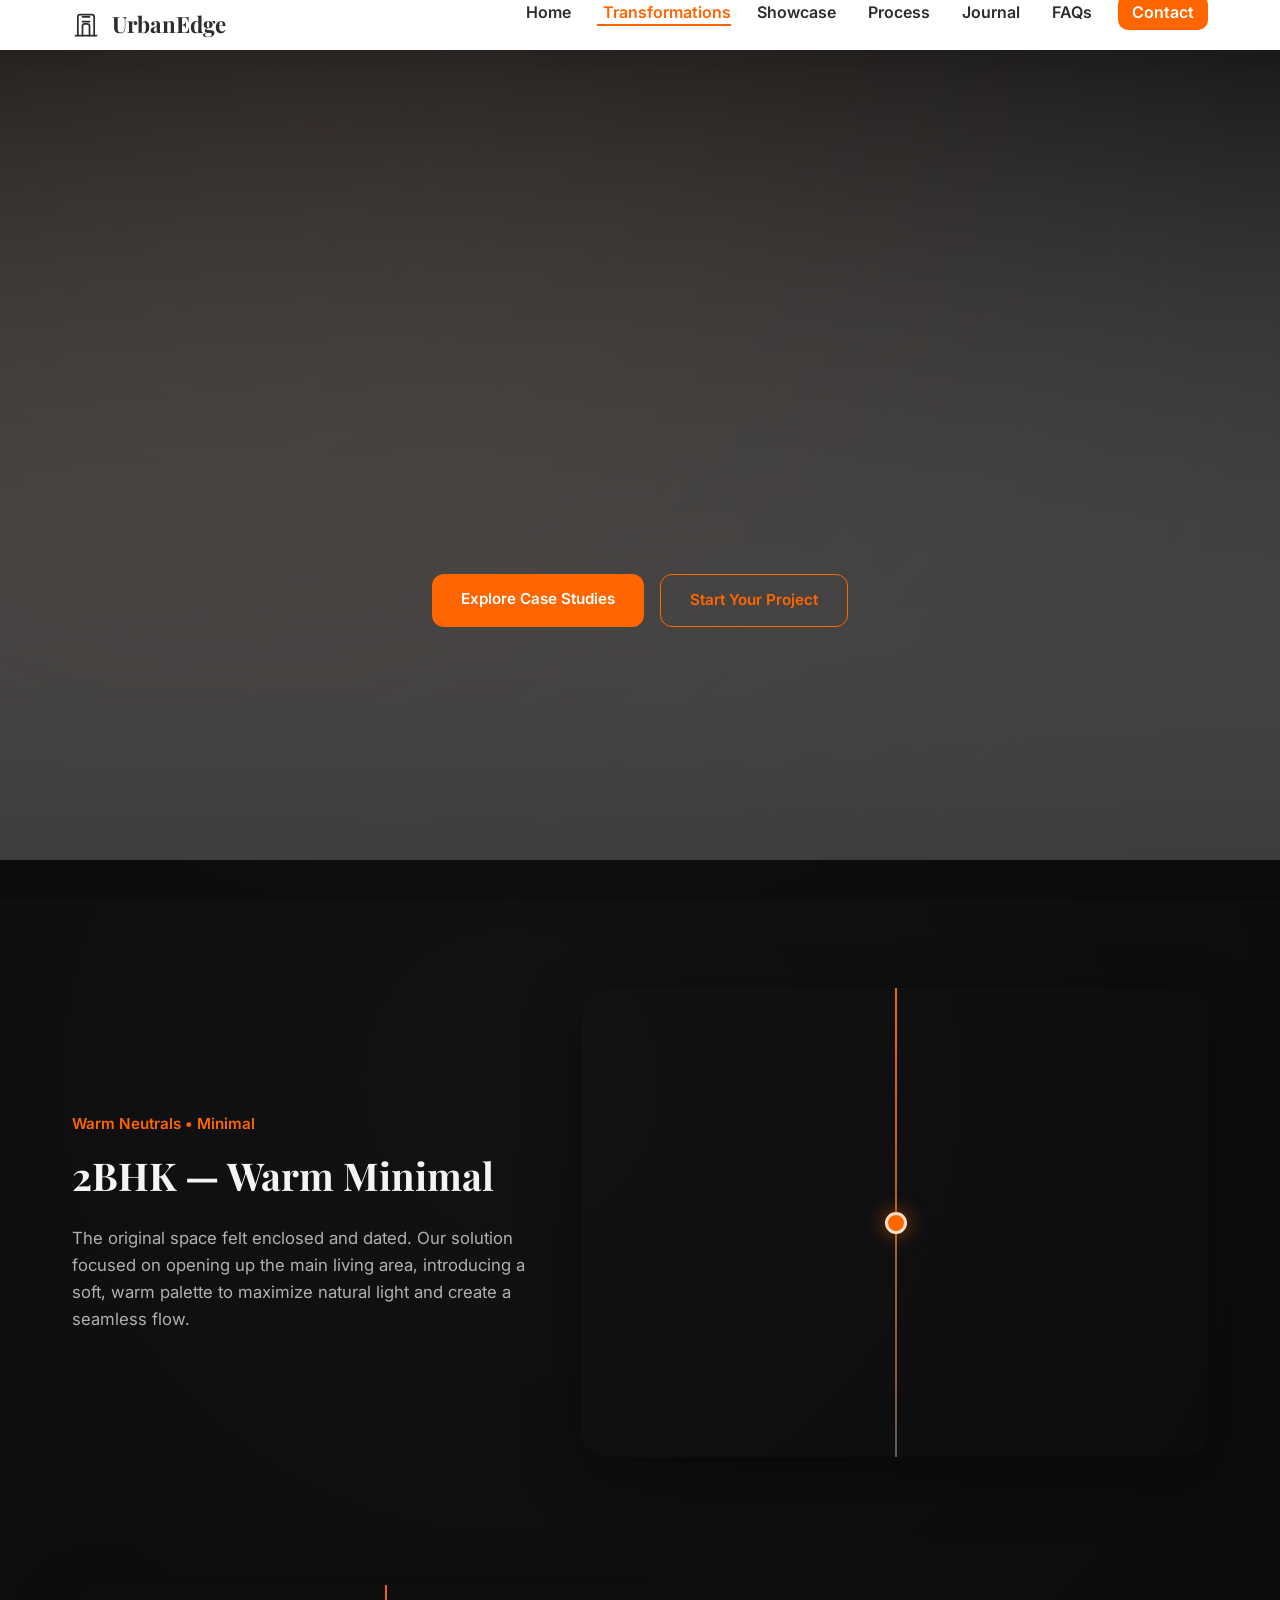
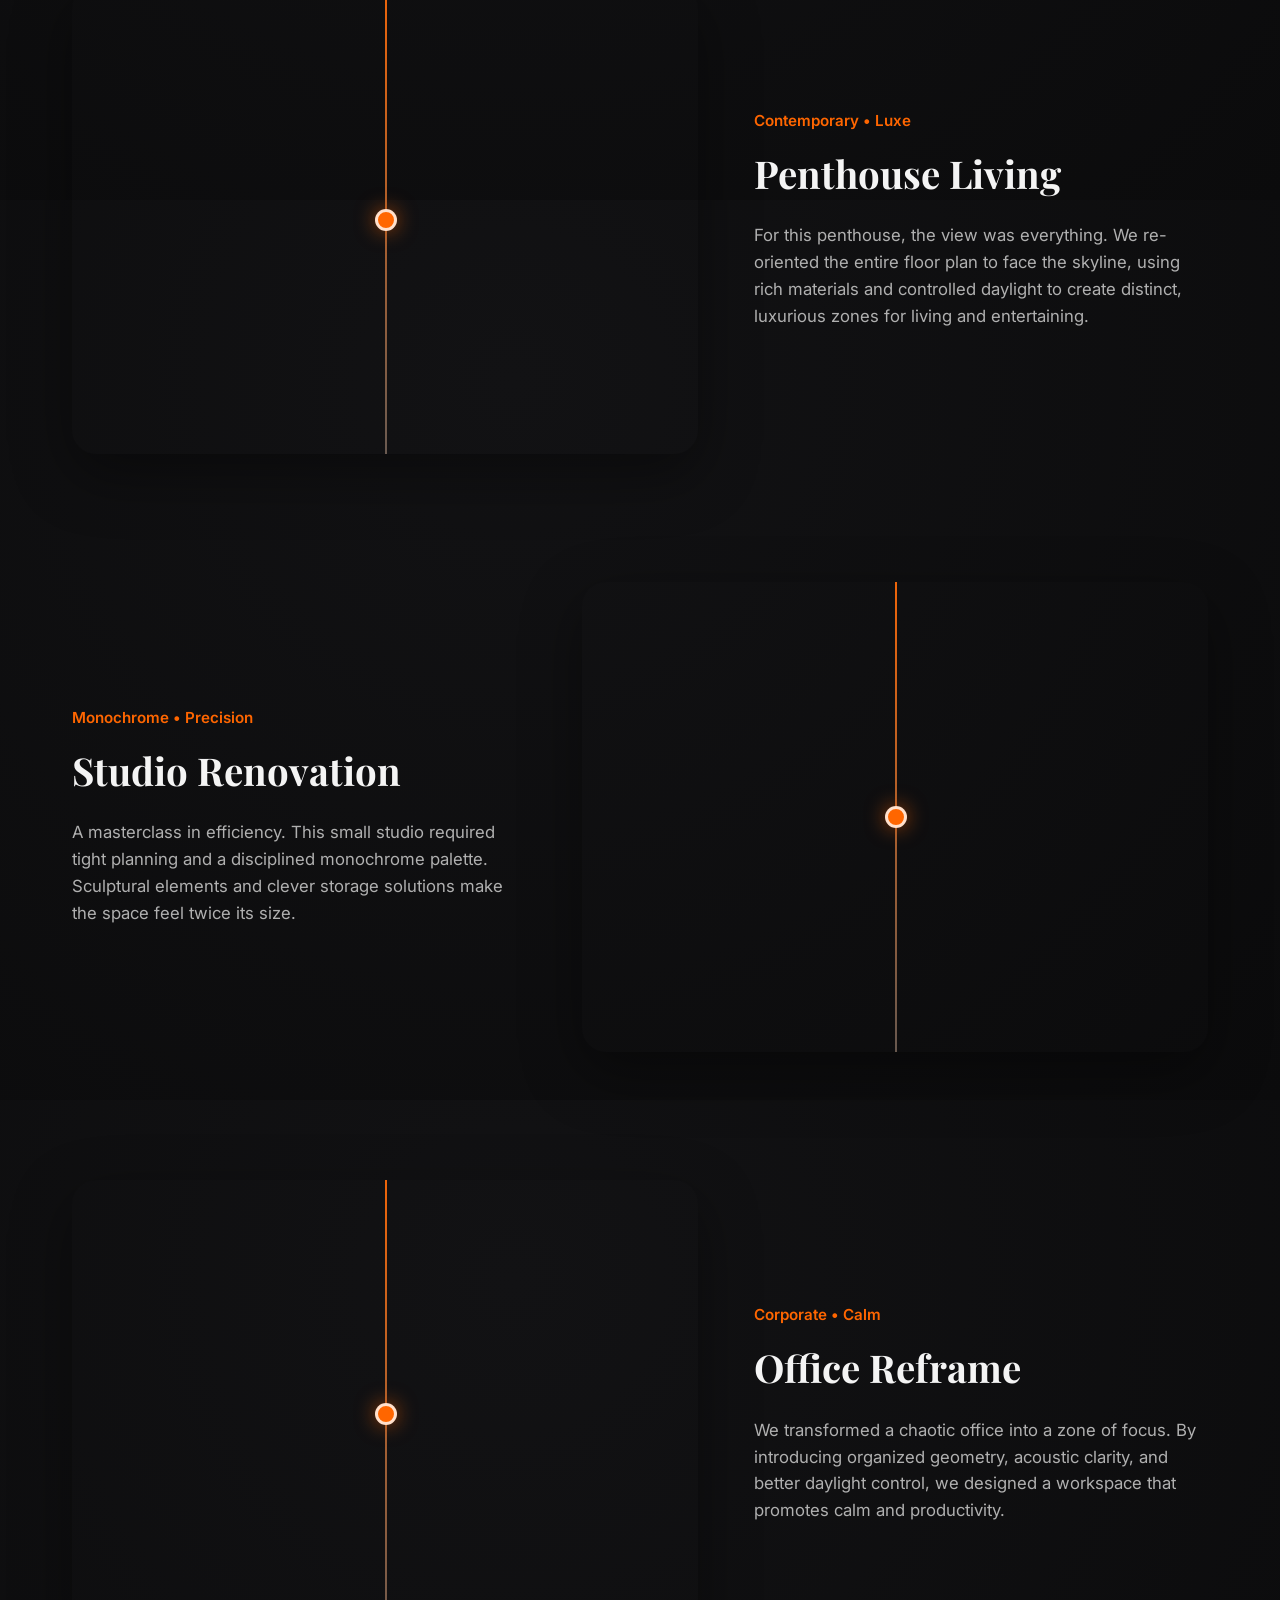
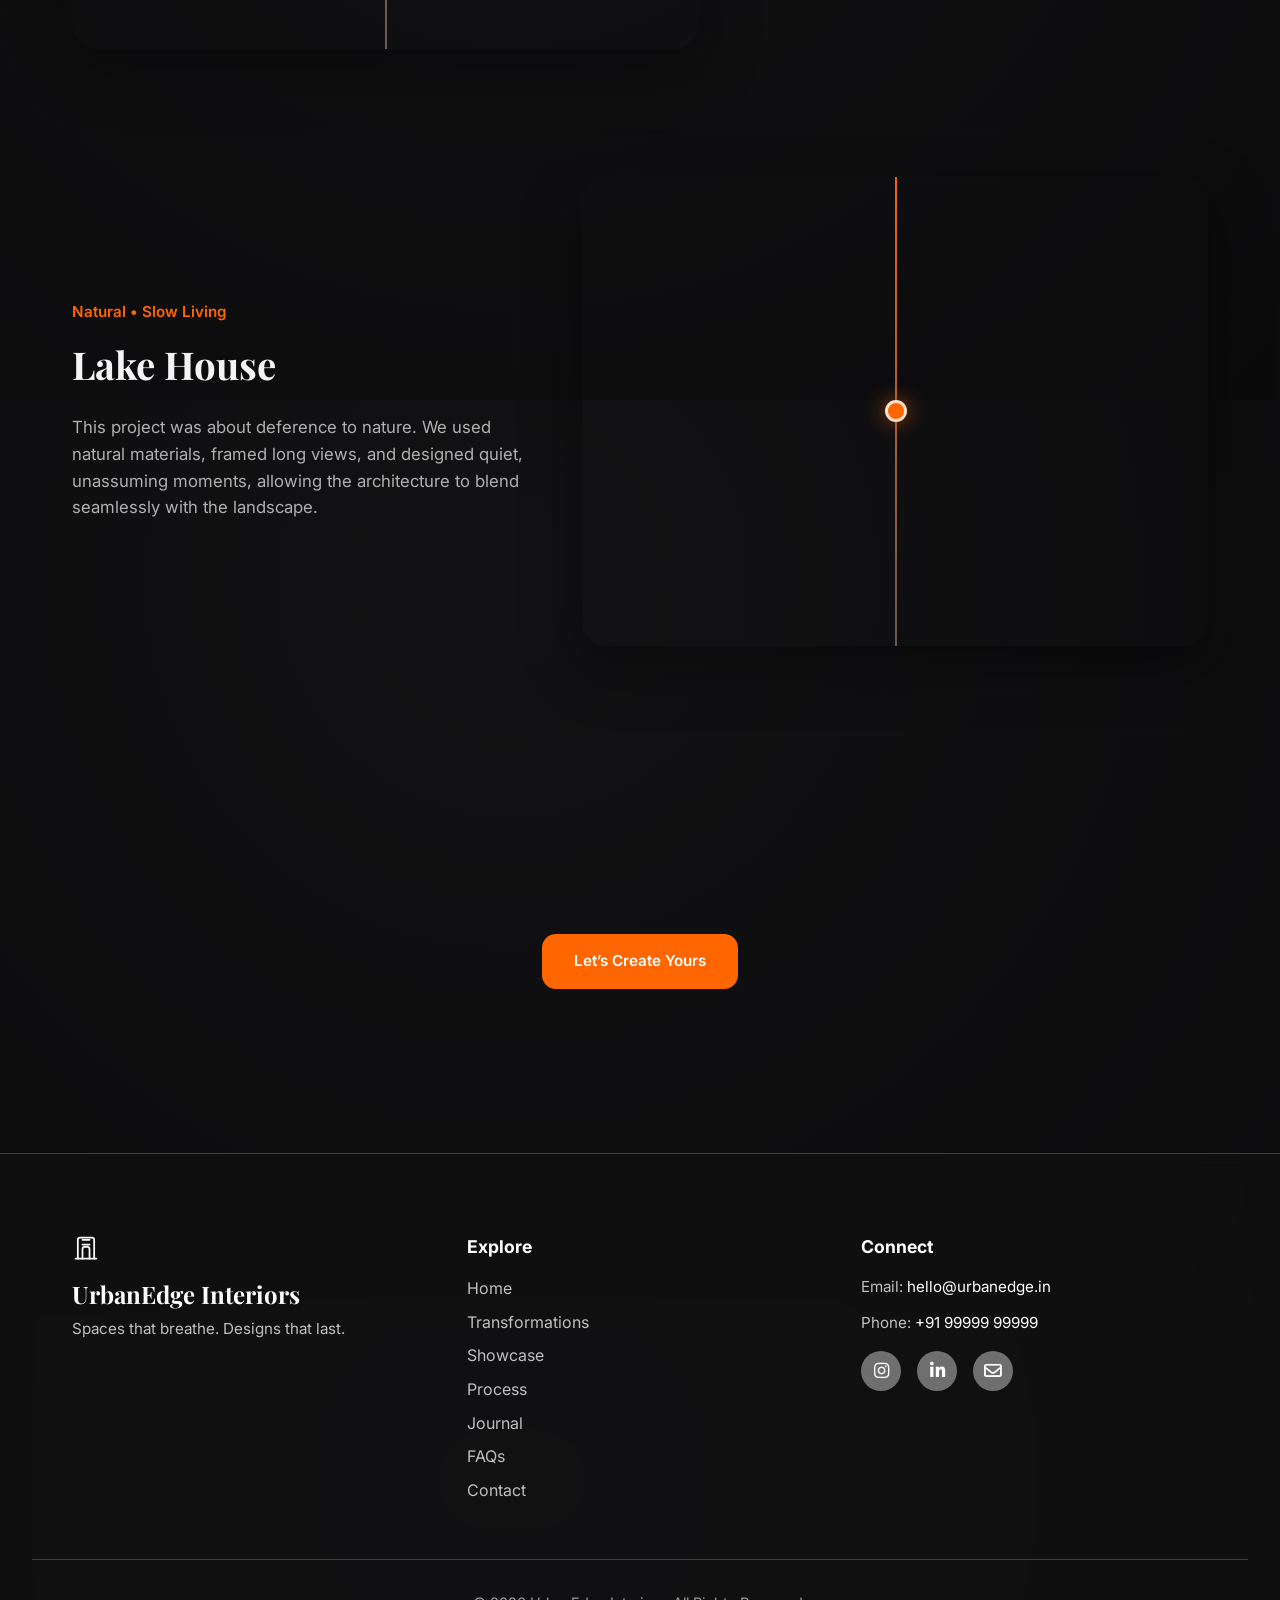
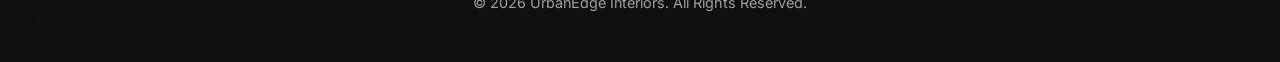
==== commit a8673594: "Add .theme-dark class to fix footer styling" ====
--- a/transformation.html
+++ b/transformation.html
@@ -17,7 +17,7 @@
 
   <meta name="description" content="Transformations — before and afters of our most cinematic interior projects." />
 </head>
-<body>
+<body class="theme-dark">
   <!-- Header (consistent) -->
   <header class="site-header" role="banner">
     <div class="container nav-inner">
--- a/css/footer.css
+++ b/css/footer.css
@@ -1,9 +1,10 @@
 /* ----------------------------------------------------------
    footer.css — Glass Footer for UrbanEdge
-   (This is your original file, with all animations intact)
+   (This is YOUR original, high-quality file, with all
+   animations and .glass-footer class intact)
    ---------------------------------------------------------- */
 
-.site-footer { /* Renamed from .glass-footer to match HTML */
+.glass-footer {
   position: relative;
   background: rgba(255, 255, 255, 0.65);
   backdrop-filter: blur(16px) saturate(180%);
@@ -13,7 +14,7 @@
   padding: 5rem 2rem 3rem;
   overflow: hidden;
   transition: background 0.5s ease;
-  margin-top: 6rem;
+  /* margin-top: 6rem; (This is already in style.css) */
   z-index: 10;
 }
 
@@ -39,6 +40,7 @@
   color: #111; /* Default dark */
 }
 
+/* This style was missing, let's add it */
 .footer-brand .logo-svg {
   color: #111; /* Default dark */
   width: 28px;
@@ -156,18 +158,6 @@
   color: #666; /* Default dark */
 }
 
-/* Your original fade-up logic (handled by main.js but safe here) */
-.fade-up {
-  opacity: 0;
-  transform: translateY(20px);
-  transition: all 1s cubic-bezier(.22,1,.36,1);
-}
-
-.fade-up.visible {
-  opacity: 1;
-  transform: translateY(0);
-}
-
 /* Your original responsive rules */
 @media (max-width: 700px) {
   .footer-inner {
@@ -182,37 +172,40 @@
 
 /*
  =============================================================
-   NEW PROFESSIONAL-GRADE THEME FIX
-   This block overrides the colors ONLY on dark pages.
-   It targets any page where the <body> tag has a background
-   style containing "radial-gradient".
+   NEW PROFESSIONAL-GRADE THEME FIX (USING .theme-dark)
+   This block overrides the colors ONLY when the footer
+   is on a page with <body class="theme-dark">
  =============================================================
 */
-body[style*="radial-gradient"] .site-footer {
+.theme-dark .glass-footer {
   color: #e0e0e0; /* Light grey base text */
   border-top-color: rgba(255, 255, 255, 0.2); /* Light border */
-}
-
-body[style*="radial-gradient"] .footer-logo-text,
-body[style*="radial-gradient"] .footer-brand .logo-svg,
-body[style*="radial-gradient"] .footer-links h4,
-body[style*="radial-gradient"] .footer-contact h4 {
+  background: rgba(18, 18, 18, 0.65); /* Dark glass background */
+}
+
+.theme-dark .footer-logo-text,
+.theme-dark .footer-brand .logo-svg,
+.theme-dark .footer-links h4,
+.theme-dark .footer-contact h4 {
   color: #ffffff; /* Pure white titles */
 }
 
-body[style*="radial-gradient"] .footer-tagline,
-body[style*="radial-gradient"] .footer-links a,
-body[style*="radial-gradient"] .footer-contact p,
-body[style*="radial-gradient"] .footer-contact a {
+.theme-dark .footer-tagline,
+.theme-dark .footer-links a,
+.theme-dark .footer-contact p {
   color: #c0c0c0; /* Light grey for links and p tags */
 }
 
-body[style*="radial-gradient"] .footer-links a:hover,
-body[style*="radial-gradient"] .footer-contact a:hover {
+.theme-dark .footer-contact a {
+  color: #ffffff; /* Make email/phone links pure white */
+}
+
+.theme-dark .footer-links a:hover,
+.theme-dark .footer-contact a:hover {
   color: #ff6600; /* Hover color remains your accent */
 }
 
-body[style*="radial-gradient"] .footer-bottom {
+.theme-dark .footer-bottom {
   border-top-color: rgba(255, 255, 255, 0.2); /* Light border */
   color: #a0a0a0; /* Muted light grey */
 }
